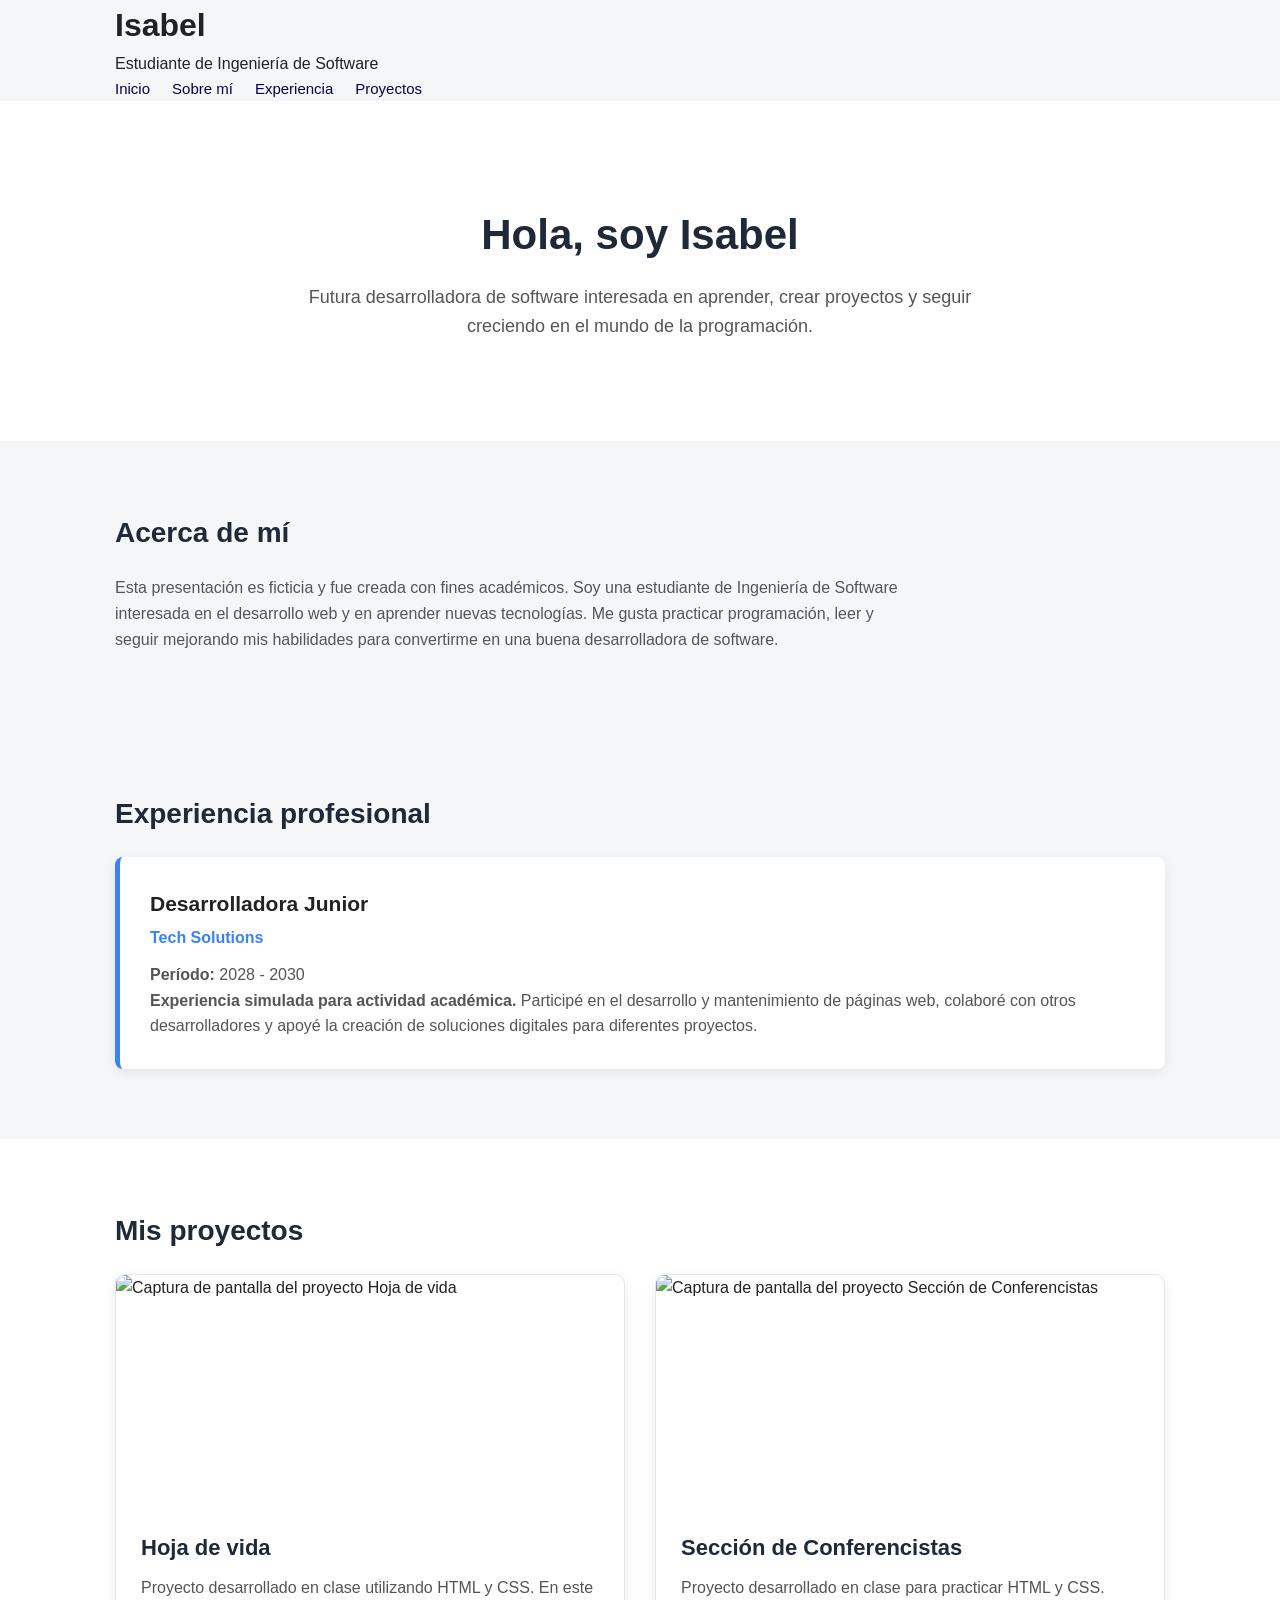
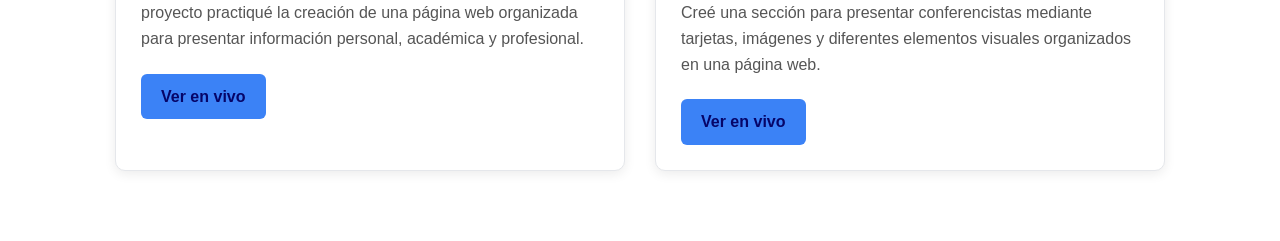
==== index.html @ ae025104 "feat: nuevo titulo" ====
<!DOCTYPE html>
<html lang="en">
<head>
    <meta charset="UTF-8">
    <meta name="viewport" content="width=device-width, initial-scale=1.0">
    <title>Portafolio Isabel</title>
    <link rel="stylesheet" href="estilos.css">
</head>
<body>
    <div class="contenedor">
            <h1>Isabel</h1>
            <p>Estudiante de Ingeniería de Software</p>

            <nav>
                <a href="#inicio">Inicio</a>
                <a href="#sobre-mi">Sobre mí</a>
                <a href="#experiencia">Experiencia</a>
                <a href="#proyectos">Proyectos</a>
            </nav>
        </div>
    </header>


    <main>
    
        <section id="inicio" class="presentacion">
            <div class="contenedor">
                <h2>Hola, soy Isabel</h2>

                <p>
                    Futura desarrolladora de software interesada en aprender,
                    crear proyectos y seguir creciendo en el mundo de la programación.
                </p>
            </div>
        </section>


        <!-- SOBRE MÍ -->
        <section id="sobre-mi">
            <div class="contenedor">
                <h2>Acerca de mí</h2>

                <p>
                    Esta presentación es ficticia y fue creada con fines académicos.
                    Soy una estudiante de Ingeniería de Software interesada en el
                    desarrollo web y en aprender nuevas tecnologías. Me gusta
                    practicar programación, leer y seguir mejorando mis habilidades
                    para convertirme en una buena desarrolladora de software.
                </p>
            </div>
        </section>
     
        <section id="experiencia">
            <div class="contenedor">
                <h2>Experiencia profesional</h2>

                <article class="experiencia">
                    <h3>Desarrolladora Junior</h3>

                    <h4>Tech Solutions</h4>

                    <p><strong>Período:</strong> 2028 - 2030</p>

                    <p>
                        <strong>Experiencia simulada para actividad académica.</strong>
                        Participé en el desarrollo y mantenimiento de páginas web,
                        colaboré con otros desarrolladores y apoyé la creación de
                        soluciones digitales para diferentes proyectos.
                    </p>
                </article>
            </div>
        </section>
        
        <section id="proyectos">
            <div class="contenedor">

                <h2>Mis proyectos</h2>

                <div class="proyectos">

                    <article class="tarjeta">

                        <img 
                            src="imagenes/hoja-de-vida.png" 
                            alt="Captura de pantalla del proyecto Hoja de vida"
                        >

                        <div class="contenido-tarjeta">

                            <h3>Hoja de vida</h3>

                            <p>
                                Proyecto desarrollado en clase utilizando HTML y CSS.
                                En este proyecto practiqué la creación de una página
                                web organizada para presentar información personal,
                                académica y profesional.
                            </p>

                            <a 
                                href="https://isabelsita.github.io/hoja_de-vida/"
                                target="_blank"
                                class="boton"
                            >
                                Ver en vivo
                            </a>

                        </div>

                    </article>
                   
                    <article class="tarjeta">

                        <img 
                            src="imagenes/conferencistas.png" 
                            alt="Captura de pantalla del proyecto Sección de Conferencistas"
                        >

                        <div class="contenido-tarjeta">

                            <h3>Sección de Conferencistas</h3>

                            <p>
                                Proyecto desarrollado en clase para practicar HTML
                                y CSS. Creé una sección para presentar conferencistas
                                mediante tarjetas, imágenes y diferentes elementos
                                visuales organizados en una página web.
                            </p>

                            <a 
                                href="https://isabelsita.github.io/Eventos/"
                                target="_blank"
                                class="boton"
                            >
                                Ver en vivo
                            </a>

                        </div>

                    </article>

                </div>

            </div>
        </section>

    </main>
</body>
</html>
---- estilos.css ----
* {
    box-sizing: border-box;
    margin: 0;
    padding: 0;
}

html {
    scroll-behavior: smooth;
}

body {
    font-family: Arial, sans-serif;
    line-height: 1.6;
    color: #222;
    background-color: #f4f6f8;
}

.contenedor {
    width: 90%;
    max-width: 1050px;
    margin: auto;
}

header {
    background-color: #1f2937;
    color: white;
    padding: 25px 0;
}

header .contenedor {
    display: flex;
    justify-content: space-between;
    align-items: center;
    gap: 30px;
}

header h1 {
    font-size: 28px;
}

header p {
    color: #d1d5db;
    margin-top: 3px;
}

nav {
    display: flex;
    gap: 22px;
}

nav a {
    color: rgb(6, 0, 83);
    text-decoration: none;
    font-size: 15px;
    transition: 0.3s;
}

nav a:hover {
    color: #60a5fa;
}

section {
    padding: 70px 0;
}

section h2 {
    font-size: 28px;
    margin-bottom: 20px;
    color: #1f2937;
}

.presentacion {
    background-color: white;
    text-align: center;
    padding: 100px 0;
}

.presentacion h2 {
    font-size: 42px;
    margin-bottom: 15px;
}

.presentacion p {
    max-width: 700px;
    margin: auto;
    color: #555;
    font-size: 18px;
}

#sobre-mi {
    background-color: #f4f6f8;
}

#sobre-mi p {
    max-width: 800px;
    color: #555;
}

.experiencia {
    background-color: white;
    padding: 30px;
    border-left: 5px solid #3b82f6;
    border-radius: 8px;
    box-shadow: 0 3px 12px rgba(0, 0, 0, 0.08);
}

.experiencia h3 {
    font-size: 21px;
    margin-bottom: 4px;
}

.experiencia h4 {
    color: #3b82f6;
    margin-bottom: 12px;
}

.experiencia p {
    color: #555;
}


#proyectos {
    background-color: white;
}

.proyectos {
    display: flex;
    gap: 30px;
    flex-wrap: wrap;
}

.tarjeta {
    background-color: white;
    width: calc(50% - 15px);
    border: 1px solid #e5e7eb;
    border-radius: 10px;
    overflow: hidden;
    box-shadow: 0 3px 12px rgba(0, 0, 0, 0.08);
    transition: 0.3s;
}

.tarjeta:hover {
    transform: translateY(-5px);
    box-shadow: 0 8px 20px rgba(0, 0, 0, 0.12);
}

.tarjeta img {
    width: 100%;
    height: 230px;
    object-fit: cover;
    display: block;
}

.contenido-tarjeta {
    padding: 25px;
}

.contenido-tarjeta h3 {
    font-size: 22px;
    margin-bottom: 10px;
    color: #1f2937;
}

.contenido-tarjeta p {
    color: #555;
    margin-bottom: 22px;
}


.boton {
    display: inline-block;
    background-color: #3b82f6;
    color: rgb(6, 5, 104);
    text-decoration: none;
    padding: 10px 20px;
    border-radius: 6px;
    font-weight: bold;
    transition: 0.3s;
}

.boton:hover {
    background-color: #2563eb;
}

footer {
    background-color: #1f2937;
    color: #d1d5db;
    text-align: center;
    padding: 25px 0;
}

footer p {
    font-size: 14px;
}


@media (max-width: 700px) {

    header .contenedor {
        flex-direction: column;
        text-align: center;
    }

    nav {
        justify-content: center;
        flex-wrap: wrap;
    }

    .presentacion {
        padding: 70px 0;
    }

    .presentacion h2 {
        font-size: 32px;
    }

    .proyectos {
        flex-direction: column;
    }

    .tarjeta {
        width: 100%;
    }

    section {
        padding: 50px 0;
    }
}
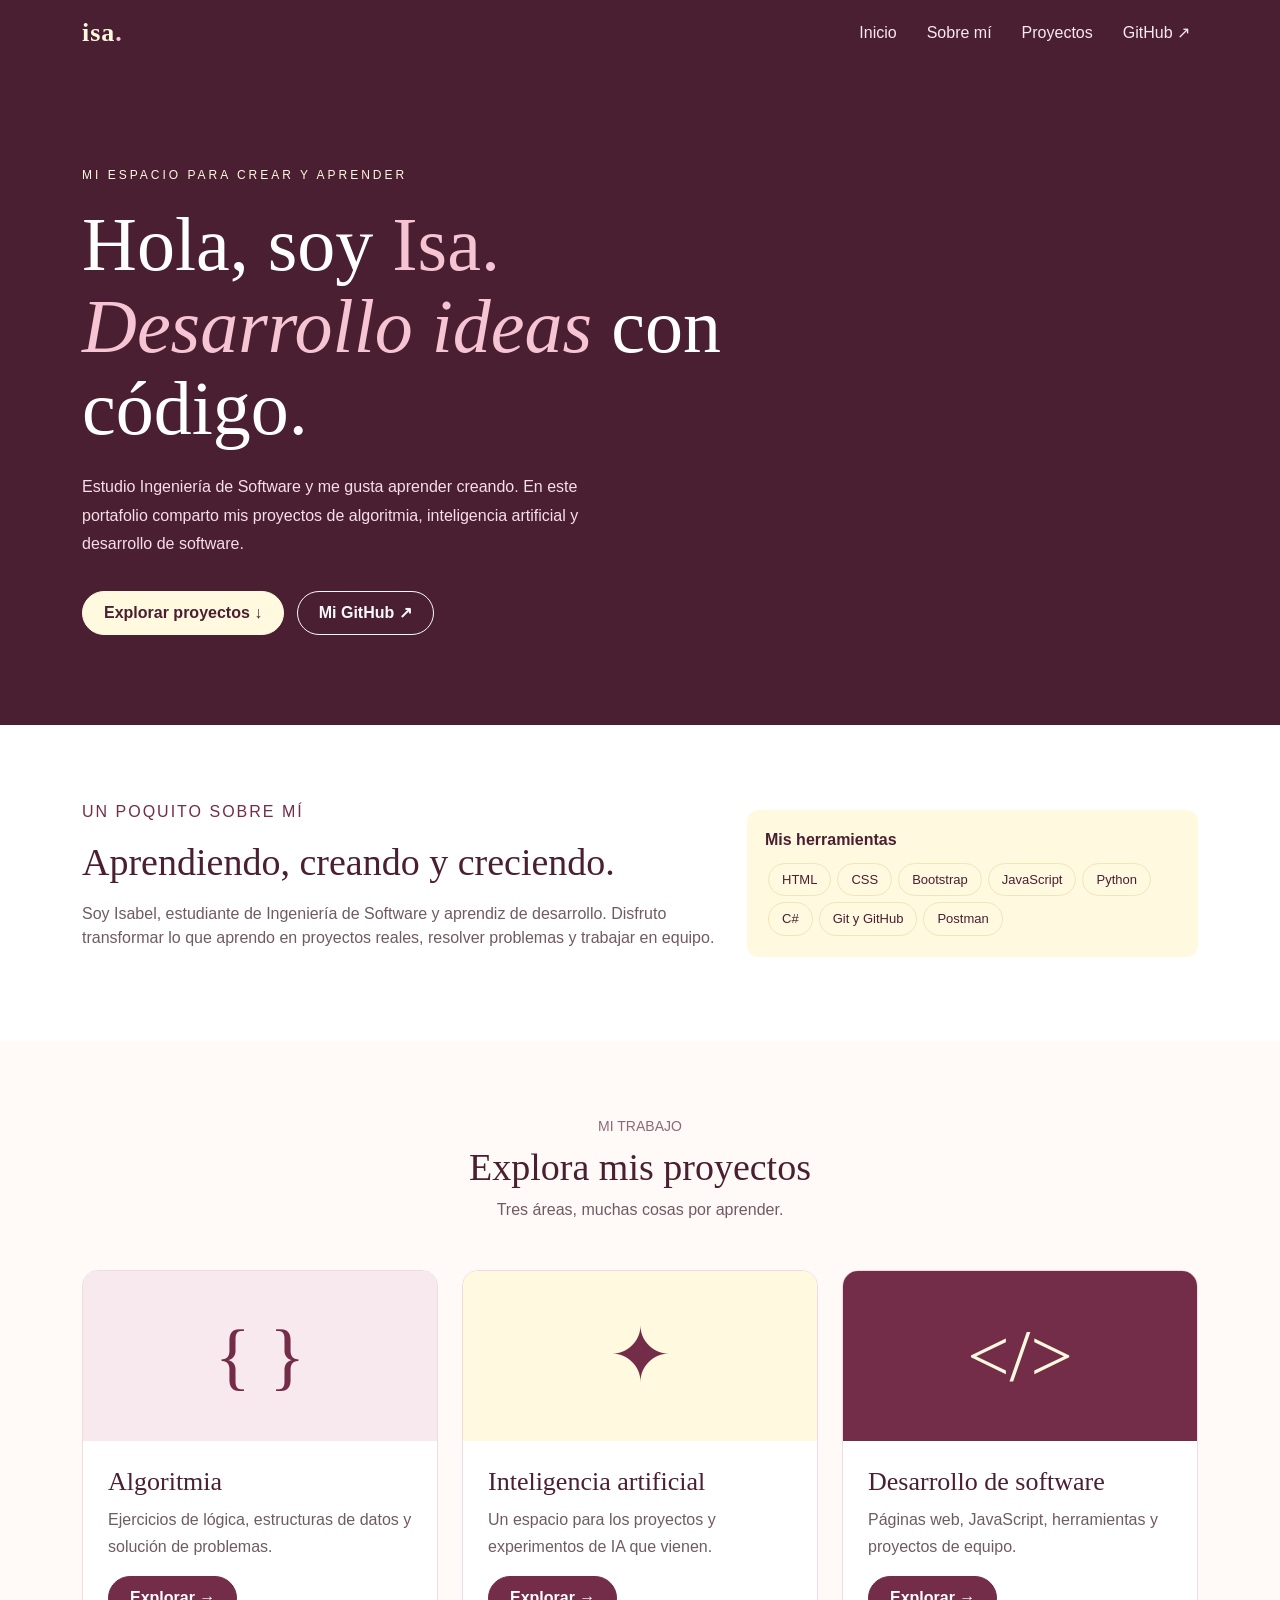
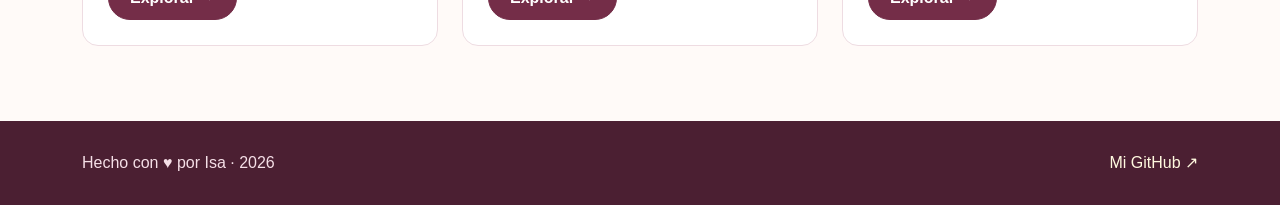
==== commit 842042ab: "feat: reorganizar proyectos y mejorar diseño del portafolio" ====
--- a/index.html
+++ b/index.html
@@ -1,148 +1,43 @@
 <!DOCTYPE html>
-<html lang="en">
+<html lang="es">
 <head>
-    <meta charset="UTF-8">
-    <meta name="viewport" content="width=device-width, initial-scale=1.0">
-    <title>Portafolio Isabel</title>
-    <link rel="stylesheet" href="estilos.css">
+  <meta charset="UTF-8">
+  <meta name="viewport" content="width=device-width, initial-scale=1.0">
+  <title>Mi portafolio | Isa</title>
+  <link href="https://cdn.jsdelivr.net/npm/bootstrap@5.3.3/dist/css/bootstrap.min.css" rel="stylesheet">
+  <link rel="stylesheet" href="estilos.css">
 </head>
 <body>
-    <div class="contenedor">
-            <h1>Isabel</h1>
-            <p>Estudiante de Ingeniería de Software</p>
-
-            <nav>
-                <a href="#inicio">Inicio</a>
-                <a href="#sobre-mi">Sobre mí</a>
-                <a href="#experiencia">Experiencia</a>
-                <a href="#proyectos">Proyectos</a>
-            </nav>
-        </div>
-    </header>
-
-
-    <main>
-    
-        <section id="inicio" class="presentacion">
-            <div class="contenedor">
-                <h2>Hola, soy Isabel</h2>
-
-                <p>
-                    Futura desarrolladora de software interesada en aprender,
-                    crear proyectos y seguir creciendo en el mundo de la programación.
-                </p>
-            </div>
-        </section>
-
-
-        <!-- SOBRE MÍ -->
-        <section id="sobre-mi">
-            <div class="contenedor">
-                <h2>Acerca de mí</h2>
-
-                <p>
-                    Esta presentación es ficticia y fue creada con fines académicos.
-                    Soy una estudiante de Ingeniería de Software interesada en el
-                    desarrollo web y en aprender nuevas tecnologías. Me gusta
-                    practicar programación, leer y seguir mejorando mis habilidades
-                    para convertirme en una buena desarrolladora de software.
-                </p>
-            </div>
-        </section>
-     
-        <section id="experiencia">
-            <div class="contenedor">
-                <h2>Experiencia profesional</h2>
-
-                <article class="experiencia">
-                    <h3>Desarrolladora Junior</h3>
-
-                    <h4>Tech Solutions</h4>
-
-                    <p><strong>Período:</strong> 2028 - 2030</p>
-
-                    <p>
-                        <strong>Experiencia simulada para actividad académica.</strong>
-                        Participé en el desarrollo y mantenimiento de páginas web,
-                        colaboré con otros desarrolladores y apoyé la creación de
-                        soluciones digitales para diferentes proyectos.
-                    </p>
-                </article>
-            </div>
-        </section>
-        
-        <section id="proyectos">
-            <div class="contenedor">
-
-                <h2>Mis proyectos</h2>
-
-                <div class="proyectos">
-
-                    <article class="tarjeta">
-
-                        <img 
-                            src="imagenes/hoja-de-vida.png" 
-                            alt="Captura de pantalla del proyecto Hoja de vida"
-                        >
-
-                        <div class="contenido-tarjeta">
-
-                            <h3>Hoja de vida</h3>
-
-                            <p>
-                                Proyecto desarrollado en clase utilizando HTML y CSS.
-                                En este proyecto practiqué la creación de una página
-                                web organizada para presentar información personal,
-                                académica y profesional.
-                            </p>
-
-                            <a 
-                                href="https://isabelsita.github.io/hoja_de-vida/"
-                                target="_blank"
-                                class="boton"
-                            >
-                                Ver en vivo
-                            </a>
-
-                        </div>
-
-                    </article>
-                   
-                    <article class="tarjeta">
-
-                        <img 
-                            src="imagenes/conferencistas.png" 
-                            alt="Captura de pantalla del proyecto Sección de Conferencistas"
-                        >
-
-                        <div class="contenido-tarjeta">
-
-                            <h3>Sección de Conferencistas</h3>
-
-                            <p>
-                                Proyecto desarrollado en clase para practicar HTML
-                                y CSS. Creé una sección para presentar conferencistas
-                                mediante tarjetas, imágenes y diferentes elementos
-                                visuales organizados en una página web.
-                            </p>
-
-                            <a 
-                                href="https://isabelsita.github.io/Eventos/"
-                                target="_blank"
-                                class="boton"
-                            >
-                                Ver en vivo
-                            </a>
-
-                        </div>
-
-                    </article>
-
-                </div>
-
-            </div>
-        </section>
-
-    </main>
-</body>
-</html>+<nav class="navbar navbar-expand-lg barra navbar-dark sticky-top">
+  <div class="container">
+    <a class="navbar-brand marca" href="#inicio">isa<span style="color: #f6c4d2;">.</span></a>
+    <button class="navbar-toggler" type="button" data-bs-toggle="collapse" data-bs-target="#menu" aria-controls="menu" aria-expanded="false" aria-label="Abrir menú"><span class="navbar-toggler-icon"></span></button>
+    <div class="collapse navbar-collapse justify-content-end" id="menu"><div class="navbar-nav">
+      <a class="nav-link" href="#inicio">Inicio</a>
+      <a class="nav-link" href="#sobre-mi">Sobre mí</a>
+      <a class="nav-link" href="#proyectos">Proyectos</a>
+      <a class="nav-link" href="https://github.com/isabelsita" target="_blank" rel="noopener noreferrer">GitHub ↗</a>
+    </div></div>
+  </div>
+</nav>
+<header id="inicio" class="portada"><div class="container"><div class="row align-items-center"><div class="col-lg-9">
+<p class="detalle mb-3">Mi espacio para crear y aprender</p>
+<h1>Hola, soy <span>Isa.</span><br><span class="palabra">Desarrollo ideas</span> con código.</h1>
+<p class="mt-4">Estudio Ingeniería de Software y me gusta aprender creando. En este portafolio comparto mis proyectos de algoritmia, inteligencia artificial y desarrollo de software.</p>
+<a href="#proyectos" class="btn btn-crema mt-3">Explorar proyectos ↓</a>
+<a href="https://github.com/isabelsita" class="btn btn-outline-light mt-3 ms-2" target="_blank" rel="noopener noreferrer">Mi GitHub ↗</a>
+</div></div></div></header>
+<main>
+<section id="sobre-mi" class="seccion sobre-mi"><div class="container"><div class="row align-items-center g-4"><div class="col-lg-7">
+<p class="detalle" style="color: #742d48; letter-spacing: 2px;">UN POQUITO SOBRE MÍ</p>
+<h2 class="titulo">Aprendiendo, creando y creciendo.</h2>
+<p class="subtitulo mt-3">Soy Isabel, estudiante de Ingeniería de Software y aprendiz de desarrollo. Disfruto transformar lo que aprendo en proyectos reales, resolver problemas y trabajar en equipo.</p>
+</div><div class="col-lg-5"><div class="aviso"><strong>Mis herramientas</strong><div class="mt-2"><span class="etiqueta">HTML</span><span class="etiqueta">CSS</span><span class="etiqueta">Bootstrap</span><span class="etiqueta">JavaScript</span><span class="etiqueta">Python</span><span class="etiqueta">C#</span><span class="etiqueta">Git y GitHub</span><span class="etiqueta">Postman</span></div></div></div></div></div></section>
+<section id="proyectos" class="seccion"><div class="container"><div class="text-center mb-5"><p class="ruta mb-2">MI TRABAJO</p><h2 class="titulo">Explora mis proyectos</h2><p class="subtitulo">Tres áreas, muchas cosas por aprender.</p></div><div class="row g-4">
+<div class="col-md-4"><article class="tarjeta"><div class="categoria-icono">{ }</div><div class="contenido"><h3>Algoritmia</h3><p>Ejercicios de lógica, estructuras de datos y solución de problemas.</p><a class="btn btn-vino" href="paginas/algoritmia.html">Explorar →</a></div></article></div>
+<div class="col-md-4"><article class="tarjeta"><div class="categoria-icono crema">✦</div><div class="contenido"><h3>Inteligencia artificial</h3><p>Un espacio para los proyectos y experimentos de IA que vienen.</p><a class="btn btn-vino" href="paginas/ia.html">Explorar →</a></div></article></div>
+<div class="col-md-4"><article class="tarjeta"><div class="categoria-icono vino">&lt;/&gt;</div><div class="contenido"><h3>Desarrollo de software</h3><p>Páginas web, JavaScript, herramientas y proyectos de equipo.</p><a class="btn btn-vino" href="paginas/software.html">Explorar →</a></div></article></div>
+</div></div></section></main>
+<footer class="pie"><div class="container d-flex flex-wrap justify-content-between gap-2"><span>Hecho con ♥ por Isa · 2026</span><a href="https://github.com/isabelsita" target="_blank" rel="noopener noreferrer">Mi GitHub ↗</a></div></footer>
+<script src="https://cdn.jsdelivr.net/npm/bootstrap@5.3.3/dist/js/bootstrap.bundle.min.js"></script>
+</body></html>
--- a/estilos.css
+++ b/estilos.css
@@ -1,229 +1,55 @@
-
-* {
-    box-sizing: border-box;
-    margin: 0;
-    padding: 0;
+:root {
+  --vino: #742d48;
+  --vino-oscuro: #4b1f32;
+  --rosado: #f8e9ee;
+  --crema: #fff9df;
+  --texto: #352c31;
 }
 
-html {
-    scroll-behavior: smooth;
-}
-
-body {
-    font-family: Arial, sans-serif;
-    line-height: 1.6;
-    color: #222;
-    background-color: #f4f6f8;
-}
-
-.contenedor {
-    width: 90%;
-    max-width: 1050px;
-    margin: auto;
-}
-
-header {
-    background-color: #1f2937;
-    color: white;
-    padding: 25px 0;
-}
-
-header .contenedor {
-    display: flex;
-    justify-content: space-between;
-    align-items: center;
-    gap: 30px;
-}
-
-header h1 {
-    font-size: 28px;
-}
-
-header p {
-    color: #d1d5db;
-    margin-top: 3px;
-}
-
-nav {
-    display: flex;
-    gap: 22px;
-}
-
-nav a {
-    color: rgb(6, 0, 83);
-    text-decoration: none;
-    font-size: 15px;
-    transition: 0.3s;
-}
-
-nav a:hover {
-    color: #60a5fa;
-}
-
-section {
-    padding: 70px 0;
-}
-
-section h2 {
-    font-size: 28px;
-    margin-bottom: 20px;
-    color: #1f2937;
-}
-
-.presentacion {
-    background-color: white;
-    text-align: center;
-    padding: 100px 0;
-}
-
-.presentacion h2 {
-    font-size: 42px;
-    margin-bottom: 15px;
-}
-
-.presentacion p {
-    max-width: 700px;
-    margin: auto;
-    color: #555;
-    font-size: 18px;
-}
-
-#sobre-mi {
-    background-color: #f4f6f8;
-}
-
-#sobre-mi p {
-    max-width: 800px;
-    color: #555;
-}
-
-.experiencia {
-    background-color: white;
-    padding: 30px;
-    border-left: 5px solid #3b82f6;
-    border-radius: 8px;
-    box-shadow: 0 3px 12px rgba(0, 0, 0, 0.08);
-}
-
-.experiencia h3 {
-    font-size: 21px;
-    margin-bottom: 4px;
-}
-
-.experiencia h4 {
-    color: #3b82f6;
-    margin-bottom: 12px;
-}
-
-.experiencia p {
-    color: #555;
-}
-
-
-#proyectos {
-    background-color: white;
-}
-
-.proyectos {
-    display: flex;
-    gap: 30px;
-    flex-wrap: wrap;
-}
-
-.tarjeta {
-    background-color: white;
-    width: calc(50% - 15px);
-    border: 1px solid #e5e7eb;
-    border-radius: 10px;
-    overflow: hidden;
-    box-shadow: 0 3px 12px rgba(0, 0, 0, 0.08);
-    transition: 0.3s;
-}
-
-.tarjeta:hover {
-    transform: translateY(-5px);
-    box-shadow: 0 8px 20px rgba(0, 0, 0, 0.12);
-}
-
-.tarjeta img {
-    width: 100%;
-    height: 230px;
-    object-fit: cover;
-    display: block;
-}
-
-.contenido-tarjeta {
-    padding: 25px;
-}
-
-.contenido-tarjeta h3 {
-    font-size: 22px;
-    margin-bottom: 10px;
-    color: #1f2937;
-}
-
-.contenido-tarjeta p {
-    color: #555;
-    margin-bottom: 22px;
-}
-
-
-.boton {
-    display: inline-block;
-    background-color: #3b82f6;
-    color: rgb(6, 5, 104);
-    text-decoration: none;
-    padding: 10px 20px;
-    border-radius: 6px;
-    font-weight: bold;
-    transition: 0.3s;
-}
-
-.boton:hover {
-    background-color: #2563eb;
-}
-
-footer {
-    background-color: #1f2937;
-    color: #d1d5db;
-    text-align: center;
-    padding: 25px 0;
-}
-
-footer p {
-    font-size: 14px;
-}
-
-
-@media (max-width: 700px) {
-
-    header .contenedor {
-        flex-direction: column;
-        text-align: center;
-    }
-
-    nav {
-        justify-content: center;
-        flex-wrap: wrap;
-    }
-
-    .presentacion {
-        padding: 70px 0;
-    }
-
-    .presentacion h2 {
-        font-size: 32px;
-    }
-
-    .proyectos {
-        flex-direction: column;
-    }
-
-    .tarjeta {
-        width: 100%;
-    }
-
-    section {
-        padding: 50px 0;
-    }
-}+html { scroll-behavior: smooth; }
+body { background: #fffaf8; color: var(--texto); font-family: 'Trebuchet MS', Arial, sans-serif; }
+h1, h2, h3, .marca { font-family: Georgia, 'Times New Roman', serif; }
+a { text-decoration: none; }
+.barra { background: var(--vino-oscuro); }
+.marca { color: var(--crema); font-weight: bold; font-size: 26px; letter-spacing: 1px; }
+.marca:hover { color: white; }
+.navbar .nav-link { color: #f8e9ee; margin-left: 14px; }
+.navbar .nav-link:hover, .navbar .nav-link:focus { color: var(--crema); }
+.navbar-toggler { border-color: #fff9df; }
+.navbar-toggler-icon { filter: brightness(0) invert(1); }
+.portada { background: var(--vino-oscuro); color: white; padding: 100px 0 90px; }
+.portada .detalle { color: var(--crema); text-transform: uppercase; letter-spacing: 3px; font-size: 12px; }
+.portada h1 { font-size: clamp(40px, 7vw, 76px); line-height: 1.08; }
+.portada h1 span { color: #f6c4d2; }
+.portada p { color: #f6dfe8; max-width: 550px; line-height: 1.8; }
+.palabra { color: var(--crema); font-family: Georgia, serif; font-style: italic; }
+.btn-vino { background: var(--vino); color: white; border: 1px solid var(--vino); }
+.btn-vino:hover { background: var(--vino-oscuro); color: white; border-color: var(--vino-oscuro); }
+.btn-crema { background: var(--crema); color: var(--vino-oscuro); border: 1px solid var(--crema); }
+.btn-crema:hover { background: white; color: var(--vino-oscuro); }
+.btn-borde { border: 1px solid var(--vino); color: var(--vino); }
+.btn-borde:hover { background: var(--vino); color: white; }
+.btn { border-radius: 25px; padding: 9px 21px; font-weight: bold; }
+.seccion { padding: 75px 0; }
+.titulo { color: var(--vino-oscuro); font-size: 38px; }
+.subtitulo { color: #705a63; }
+.sobre-mi { background: white; }
+.etiqueta { display: inline-block; background: var(--crema); color: var(--vino-oscuro); border: 1px solid #f1e6b9; border-radius: 25px; padding: 6px 13px; font-size: 13px; margin: 3px; }
+.tarjeta { background: white; border: 1px solid #eedce2; border-radius: 16px; overflow: hidden; height: 100%; transition: transform .25s, box-shadow .25s; }
+.tarjeta:hover { transform: translateY(-6px); box-shadow: 0 12px 25px #742d4822; }
+.tarjeta .contenido { padding: 25px; }
+.tarjeta h3 { color: var(--vino-oscuro); font-size: 26px; }
+.tarjeta p { color: #6f5b64; line-height: 1.7; }
+.categoria-icono { background: var(--rosado); color: var(--vino); height: 170px; display: flex; align-items: center; justify-content: center; font-size: 75px; font-family: Georgia, serif; }
+.categoria-icono.crema { background: var(--crema); }
+.categoria-icono.vino { background: var(--vino); color: var(--crema); }
+.proyecto-img { width: 100%; height: 195px; object-fit: cover; background: var(--rosado); }
+.proyecto-espacio { display: flex; justify-content: center; align-items: center; width: 100%; height: 195px; background: var(--rosado); color: var(--vino); text-align: center; padding: 20px; }
+.proyecto-espacio span { font-size: 14px; }
+.mini-titulo { font-size: 23px !important; }
+.ruta { font-size: 14px; color: #8c6a79; }
+.ruta a { color: var(--vino); }
+.pie { background: var(--vino-oscuro); color: #f5dfe7; padding: 30px 0; }
+.pie a { color: var(--crema); }
+.aviso { background: var(--crema); border-radius: 12px; padding: 18px; color: var(--vino-oscuro); }
+@media (max-width: 768px) { .portada { padding: 65px 0; } .seccion { padding: 50px 0; } .titulo { font-size: 32px; } }
